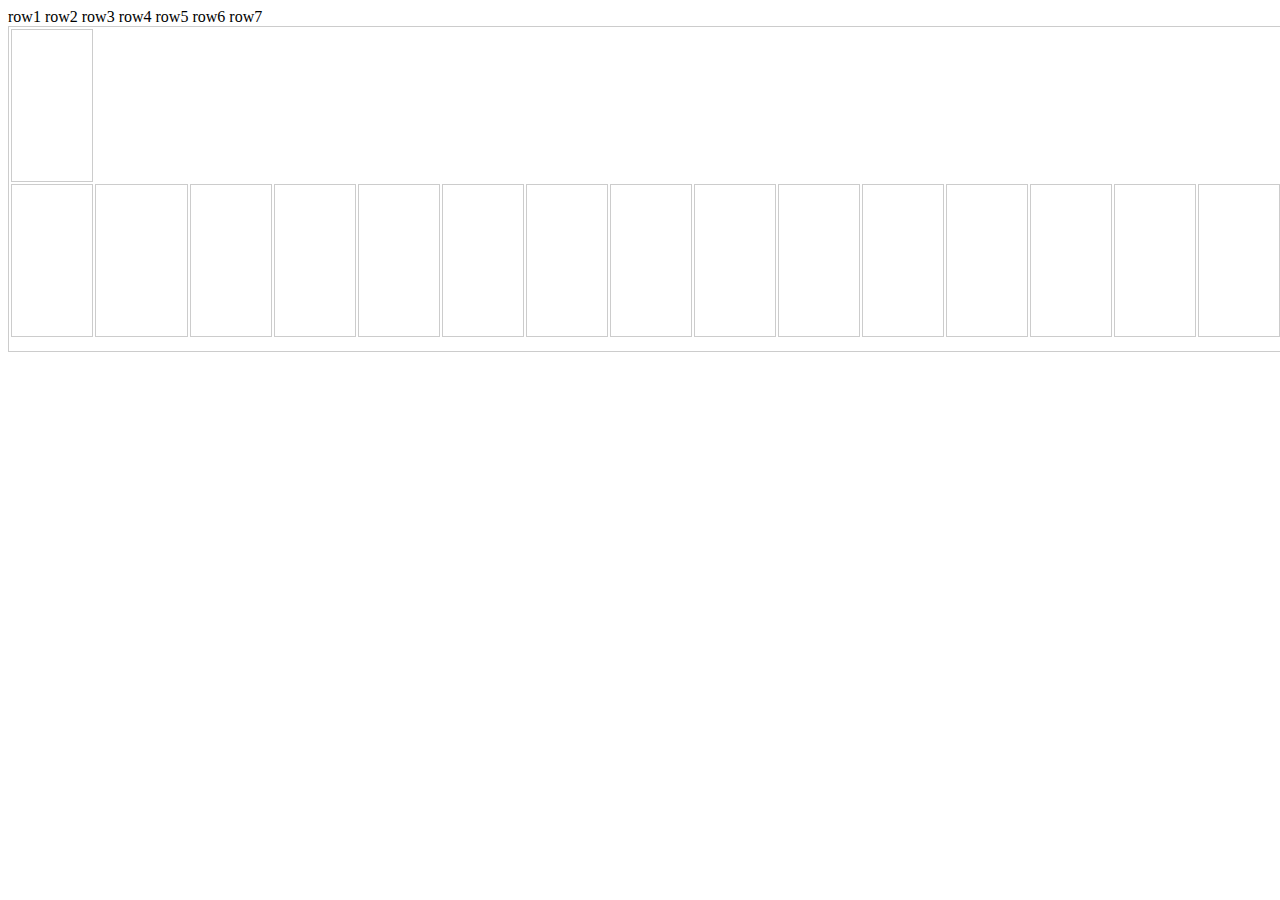
==== day00/ex01/mendeleiev.html @ 4f6eb0dc "Added excercises" ====
<!DOCTYPE html>
<!--
    HTML: H(H(S)BS) <html> (<head <style> > <body> <script>)

    
    /////////////////////////////////////////////////////////////
    FLEBOXES
    .container {
        PROPERTIES
        display: flex;
        flex-direction: row | row-reverse | column | column-reverse;
        flex-wrap: nowrap | wrap | wrap-reverse;
        flex-basis: <length>
        flex-flow: <‘flex-direction’> || <‘flex-wrap’>
        justify-content: flex-start | flex-end | center | space-between | space-around | space-evenly;
        align-items: flex-start | flex-end | center | baseline | stretch;
        }

    ////////////////////////////////////////////////////////////////
        DISPLAY:
        FLEX_DIRECTION: 
            rows or columns. left-right , right-left, up-downm, down-up
        FLEX_BASIS:
            width. 
        JUSTIFY_CONTENT: 
            for horizontal/main alignment
        ALIGN_SELF: 
            override. for horizontal/main alignment of individual items. 
        ALIGN_ITEMS: 
            for vertical/cross alignment
        ALIGN_ITEMS: 
            for vertical/cross alignment
        FLEX_WRAP: 
            nowrap (default): all flex items will be on one line
            wrap: flex items will wrap onto multiple lines, from top to bottom.
            wrap-reverse: flex items will wrap onto multiple lines from bottom to top.
-->


<html>
    <head>
        <title>Mendeleïev</title>
        <link href='https://fonts.googleapis.com/css?family=Sofia' rel='stylesheet'>
        <link rel="stylesheet" href="https://cdnjs.cloudflare.com/ajax/libs/font-awesome/4.7.0/css/font-awesome.min.css">
        <style>
            .body {
            }
            .h2 { 
                color: white; 
                display : flex;
                font-weight: 100;
                justify-content: center;
            }
            [class*="table-"]{
                border : 1px #ccc solid;
                
            }
            .weight{
                color: white; 
                font-size: 15px;
                display: flex;
                justify-content: flex-end;
            }
            .number{
                color: white; 
                font-size: 15px;
                justify-content: flex-start;
            }
            [class*="td-"]{
                border : 1px #ccc solid;
                min-width: 60px;
                max-height: 100px;
                padding: 10px;
            }
            td-alkalimetal{
                background-color: hotpink;
            }	
            td-alkaliearthmetal{
                background-color: cornsilk;
            }
            td-lanthinide{
                background-color: lightpink;
            }
            td-actinide{
                
            }
            td-tansitionmetal{
                background-color: lightgray;
            }
            td-posttransitionmetal{
                background-color: gold;
            }
            td-reactivenonmetal{
                background-color: lightgoldenrodyellow;
            }
            }
            td-noblegas{
                background-color: lightblue;
            }
            Alkaline earth metal	Lan­thanide	Actinide	Transition metal	Post-​transition metal	Reactive nonmetal	Noble gas

        </style>
    </head>
    <body class="body" background="https://cdn-images-1.medium.com/max/2000/1*QS59aHuIEgJoIogixOJ32w.jpeg">
        <div>
            
            <table class="table-1">
            <tr>
                row1
                
                <td class="td-reactivenonmetal "><p class="weight">1.008</p><h2 class="h2">H</h2><p class="number">1</p></td>

                <td colspan="16"></td>
                <td class="td-reactivenonmetal "><p class="weight">4.0026022</p><h2 class="h2">He</h2><p class="number">2</p></td>
                
            </tr>
                <td class="td-reactivenonmetal "><p class="weight">6.94</p><h2 class="h2">Li</h2><p class="number">3</p></td>
                <td class="td-reactivenonmetal "><p class="weight">9.01218315</p><h2 class="h2">Be</h2><p class="number">4</p></td>
                <td class="td-reactivenonmetal "><p class="weight">1.008</p><h2 class="h2">H</h2><p class="number">1</p></td>
                <td class="td-reactivenonmetal "><p class="weight">1.008</p><h2 class="h2">H</h2><p class="number">1</p></td>
                <td class="td-reactivenonmetal "><p class="weight">1.008</p><h2 class="h2">H</h2><p class="number">1</p></td>
                <td class="td-reactivenonmetal "><p class="weight">1.008</p><h2 class="h2">H</h2><p class="number">1</p></td>
                <td class="td-reactivenonmetal "><p class="weight">1.008</p><h2 class="h2">H</h2><p class="number">1</p></td>
                <td class="td-reactivenonmetal "><p class="weight">1.008</p><h2 class="h2">H</h2><p class="number">1</p></td>
                <td class="td-reactivenonmetal "><p class="weight">1.008</p><h2 class="h2">H</h2><p class="number">1</p></td>
                <td class="td-reactivenonmetal "><p class="weight">1.008</p><h2 class="h2">H</h2><p class="number">1</p></td>
                <td class="td-reactivenonmetal "><p class="weight">1.008</p><h2 class="h2">H</h2><p class="number">1</p></td>
                <td class="td-reactivenonmetal "><p class="weight">1.008</p><h2 class="h2">H</h2><p class="number">1</p></td>
                <td class="td-reactivenonmetal "><p class="weight">1.008</p><h2 class="h2">H</h2><p class="number">1</p></td>
                <td class="td-reactivenonmetal "><p class="weight">1.008</p><h2 class="h2">H</h2><p class="number">1</p></td>
                <td class="td-reactivenonmetal "><p class="weight">1.008</p><h2 class="h2">H</h2><p class="number">1</p></td>
                <td class="td-reactivenonmetal "><p class="weight">1.008</p><h2 class="h2">H</h2><p class="number">1</p></td>
                <td class="td-reactivenonmetal "><p class="weight">1.008</p><h2 class="h2">H</h2><p class="number">1</p></td>
                <td class="td-reactivenonmetal "><p class="weight">1.008</p><h2 class="h2">H</h2><p class="number">1</p></td>
            <tr>
                row2
            </tr>
            <tr>
                row3
            </tr>
            <tr>
                row4
            </tr>
            <tr>
                row5
            </tr>
            <tr>
                row6
            </tr>
            <tr>
                row7
            </tr>
            </table>
                


        </div>
    
    </body>

</html>
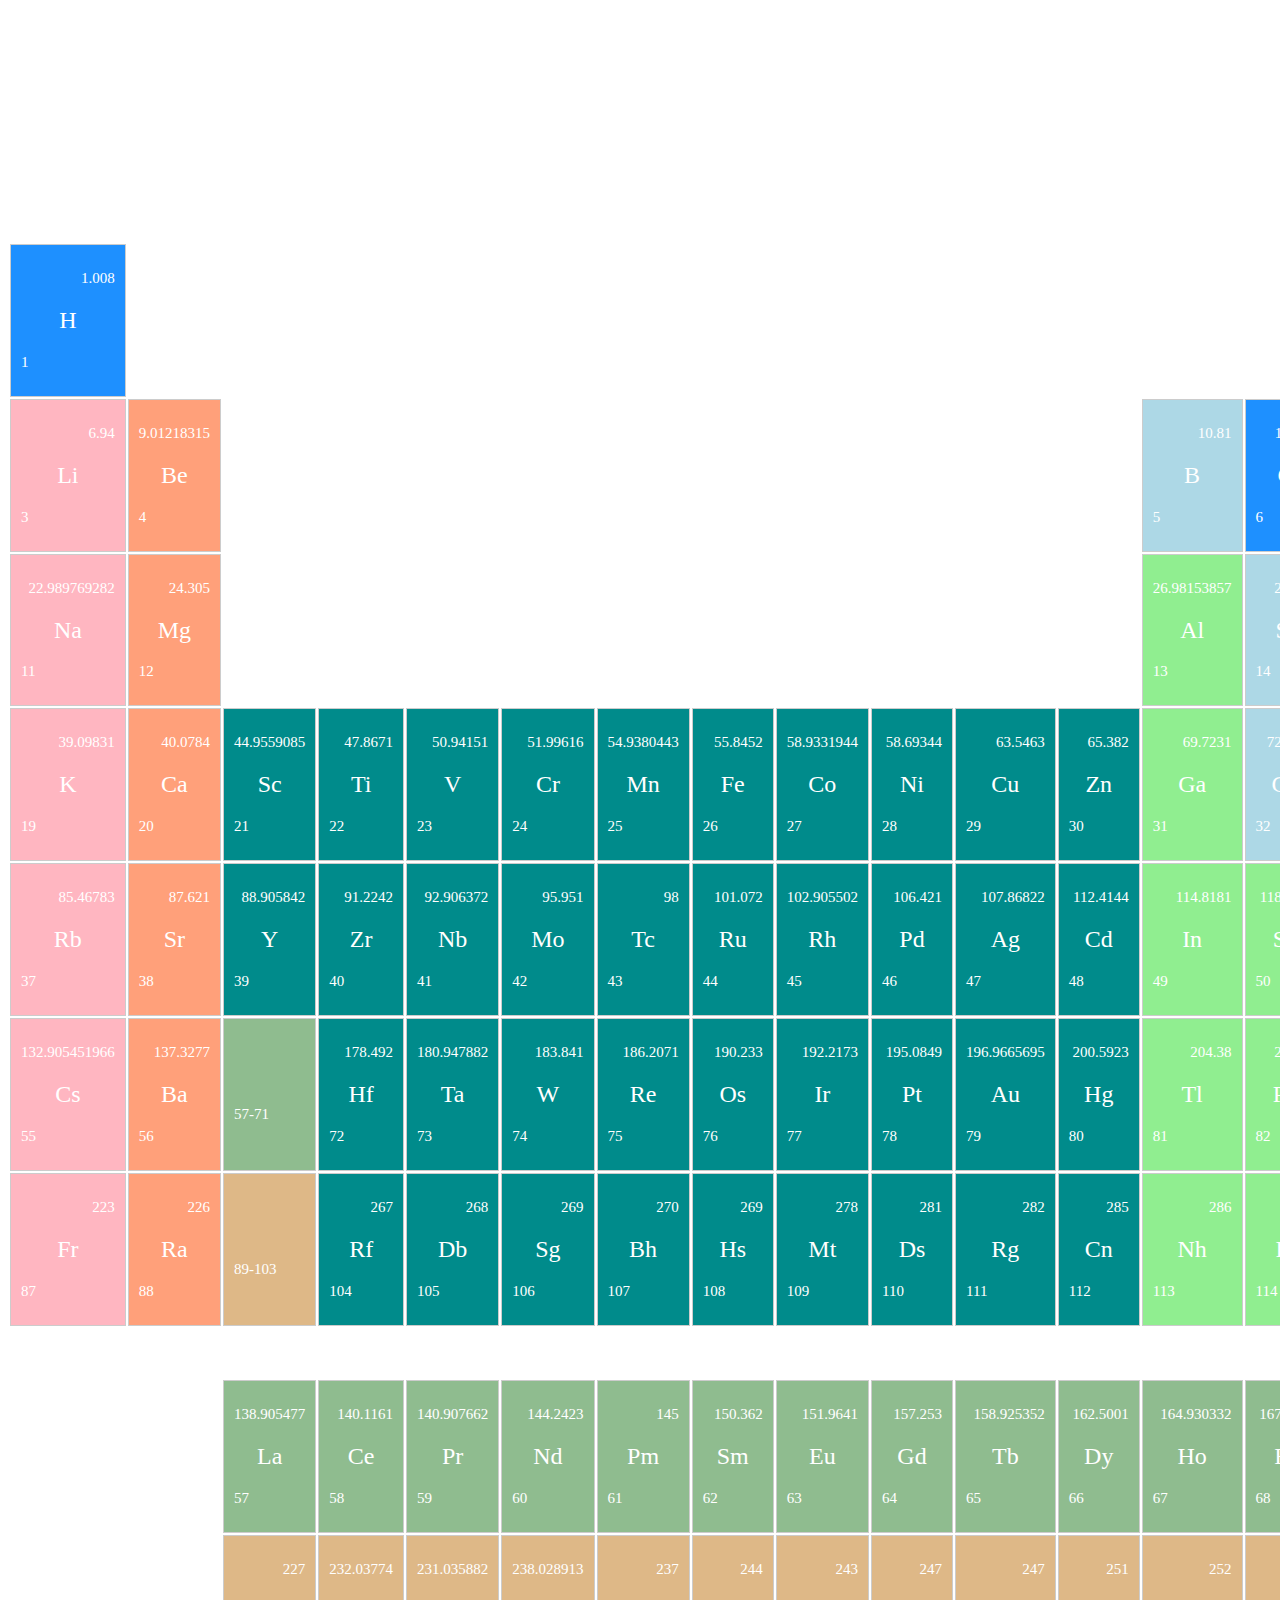
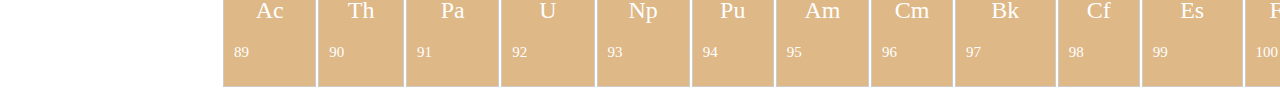
==== commit 9462fe8a: "finished ex00 and ex01" ====
--- a/day00/ex01/mendeleiev.html
+++ b/day00/ex01/mendeleiev.html
@@ -42,8 +42,15 @@
         <title>Mendeleïev</title>
         <link href='https://fonts.googleapis.com/css?family=Sofia' rel='stylesheet'>
         <link rel="stylesheet" href="https://cdnjs.cloudflare.com/ajax/libs/font-awesome/4.7.0/css/font-awesome.min.css">
+       
         <style>
             .body {
+            }
+            h1{
+                color: white;
+                height: 100px;
+                display : flex;
+                font-size: 100px;
             }
             .h2 { 
                 color: white; 
@@ -52,7 +59,7 @@
                 justify-content: center;
             }
             [class*="table-"]{
-                border : 1px #ccc solid;
+                
                 
             }
             .weight{
@@ -71,91 +78,206 @@
                 min-width: 60px;
                 max-height: 100px;
                 padding: 10px;
-            }
-            td-alkalimetal{
-                background-color: hotpink;
+                
+            }
+            .td-basicmetal{
+                background-color: lightgreen;
             }	
-            td-alkaliearthmetal{
-                background-color: cornsilk;
-            }
-            td-lanthinide{
+            .td-alkalimetal{
                 background-color: lightpink;
-            }
-            td-actinide{
-                
-            }
-            td-tansitionmetal{
-                background-color: lightgray;
-            }
-            td-posttransitionmetal{
-                background-color: gold;
-            }
-            td-reactivenonmetal{
-                background-color: lightgoldenrodyellow;
-            }
-            }
-            td-noblegas{
-                background-color: lightblue;
-            }
-            Alkaline earth metal	Lan­thanide	Actinide	Transition metal	Post-​transition metal	Reactive nonmetal	Noble gas
-
+            }	
+            .td-alkaliearthmetal{
+                background-color: lightsalmon;
+            }
+            .td-lanthinide{
+                background-color: darkseagreen;
+            }
+            .td-actinide{
+                background-color: burlywood;
+            }
+            .td-halogen{
+                 background-color: plum;
+            }
+            .td-metaloid{
+                 background-color: lightblue;
+            }
+            .td-tansitionmetal{
+                background-color: darkcyan;
+            }
+            .td-reactivenonmetal{
+                background-color: dodgerblue;
+            }
+            .td-noblegas{
+                background-color: mediumpurple;
+            }
+            .blank_row{
+                height: 50px !important; /* overwrites any other rules */
+            }
         </style>
+        
     </head>
-    <body class="body" background="https://cdn-images-1.medium.com/max/2000/1*QS59aHuIEgJoIogixOJ32w.jpeg">
+     <body class="body" background="https://cdn-images-1.medium.com/max/2000/1*QS59aHuIEgJoIogixOJ32w.jpeg">
+        <div class="h2"> <h1> Mendeleïev's Table </h1></div>
         <div>
             
             <table class="table-1">
             <tr>
-                row1
-                
-                <td class="td-reactivenonmetal "><p class="weight">1.008</p><h2 class="h2">H</h2><p class="number">1</p></td>
+                <td class="td-reactivenonmetal"><p class="weight">1.008</p><h2 class="h2">H</h2><p class="number">1</p></td>
 
                 <td colspan="16"></td>
-                <td class="td-reactivenonmetal "><p class="weight">4.0026022</p><h2 class="h2">He</h2><p class="number">2</p></td>
-                
-            </tr>
-                <td class="td-reactivenonmetal "><p class="weight">6.94</p><h2 class="h2">Li</h2><p class="number">3</p></td>
-                <td class="td-reactivenonmetal "><p class="weight">9.01218315</p><h2 class="h2">Be</h2><p class="number">4</p></td>
-                <td class="td-reactivenonmetal "><p class="weight">1.008</p><h2 class="h2">H</h2><p class="number">1</p></td>
-                <td class="td-reactivenonmetal "><p class="weight">1.008</p><h2 class="h2">H</h2><p class="number">1</p></td>
-                <td class="td-reactivenonmetal "><p class="weight">1.008</p><h2 class="h2">H</h2><p class="number">1</p></td>
-                <td class="td-reactivenonmetal "><p class="weight">1.008</p><h2 class="h2">H</h2><p class="number">1</p></td>
-                <td class="td-reactivenonmetal "><p class="weight">1.008</p><h2 class="h2">H</h2><p class="number">1</p></td>
-                <td class="td-reactivenonmetal "><p class="weight">1.008</p><h2 class="h2">H</h2><p class="number">1</p></td>
-                <td class="td-reactivenonmetal "><p class="weight">1.008</p><h2 class="h2">H</h2><p class="number">1</p></td>
-                <td class="td-reactivenonmetal "><p class="weight">1.008</p><h2 class="h2">H</h2><p class="number">1</p></td>
-                <td class="td-reactivenonmetal "><p class="weight">1.008</p><h2 class="h2">H</h2><p class="number">1</p></td>
-                <td class="td-reactivenonmetal "><p class="weight">1.008</p><h2 class="h2">H</h2><p class="number">1</p></td>
-                <td class="td-reactivenonmetal "><p class="weight">1.008</p><h2 class="h2">H</h2><p class="number">1</p></td>
-                <td class="td-reactivenonmetal "><p class="weight">1.008</p><h2 class="h2">H</h2><p class="number">1</p></td>
-                <td class="td-reactivenonmetal "><p class="weight">1.008</p><h2 class="h2">H</h2><p class="number">1</p></td>
-                <td class="td-reactivenonmetal "><p class="weight">1.008</p><h2 class="h2">H</h2><p class="number">1</p></td>
-                <td class="td-reactivenonmetal "><p class="weight">1.008</p><h2 class="h2">H</h2><p class="number">1</p></td>
-                <td class="td-reactivenonmetal "><p class="weight">1.008</p><h2 class="h2">H</h2><p class="number">1</p></td>
-            <tr>
-                row2
-            </tr>
-            <tr>
-                row3
-            </tr>
-            <tr>
-                row4
-            </tr>
-            <tr>
-                row5
-            </tr>
-            <tr>
-                row6
-            </tr>
-            <tr>
-                row7
+                <td class="td-noblegas"><p class="weight">4.0026022</p><h2 class="h2">He</h2><p class="number">2</p></td>
+                
+            </tr>
+                <td class="td-alkalimetal"><p class="weight">6.94</p><h2 class="h2">Li</h2><p class="number">3</p></td>
+                <td class="td-alkaliearthmetal"><p class="weight">9.01218315</p><h2 class="h2">Be</h2><p class="number">4</p></td>
+                <td colspan="10"></td>
+
+                <td class="td-metaloid"><p class="weight">10.81</p><h2 class="h2" >B</h2><p class="number">5</p></td>
+                <td  class="td-reactivenonmetal"><p class="weight">12.011</p><h2 class="h2" >C</h2><p class="number">6</p></td>
+                <td class="td-reactivenonmetal"><p class="weight">14.007</p><h2 class="h2" >N</h2><p class="number">7</p></td>
+                <td class="td-reactivenonmetal"><p class="weight">15.999</p><h2 class="h2" >O</h2><p class="number">8</p></td>
+                <td class="td-halogen"><p class="weight">18.9984031636</p><h2 class="h2" >F</h2><p class="number">9</p></td>
+                <td class="td-noblegas"><p class="weight">20.17976</p><h2 class="h2" >Ne</h2><p class="number">10</p></td>
+            <tr>
+                <td class="td-alkalimetal"><p class="weight">22.989769282</p><h2 class="h2" >Na</h2><p class="number">11</p></td>
+                <td class="td-alkaliearthmetal"><p class="weight">24.305</p><h2 class="h2" >Mg</h2><p class="number">12</p></td>
+                <td colspan="10"></td>
+
+<td class="td-basicmetal"><p class="weight">26.98153857</p><h2 class="h2" >Al</h2><p class="number">13</p></td>
+<td class="td-metaloid"><p class="weight">28.085</p><h2 class="h2" >Si</h2><p class="number">14</p></td>
+<td class="td-reactivenonmetal"><p class="weight">30.9737619985</p><h2 class="h2" >P</h2><p class="number">15</p></td>
+<td class="td-reactivenonmetal"><p class="weight">32.06</p><h2 class="h2" >S</h2><p class="number">16</p></td>
+<td class="td-halogen"><p class="weight">35.45</p><h2 class="h2" >Cl</h2><p class="number">17</p></td>
+<td class="td-noblegas"><p class="weight">39.9481</p><h2 class="h2" >Ar</h2><p class="number">18</p></td>
+            </tr>
+            <tr>
+            
+<td class="td-alkalimetal"><p class="weight">39.09831</p><h2 class="h2" >K</h2><p class="number">19</p></td>
+<td class="td-alkaliearthmetal"><p class="weight">40.0784</p><h2 class="h2" >Ca</h2><p class="number">20</p></td>
+<td class="td-tansitionmetal"><p class="weight">44.9559085</p><h2 class="h2" >Sc</h2><p class="number">21</p></td>
+<td class="td-tansitionmetal"><p class="weight">47.8671</p><h2 class="h2" >Ti</h2><p class="number">22</p></td>
+<td class="td-tansitionmetal"><p class="weight">50.94151</p><h2 class="h2" >V</h2><p class="number">23</p></td>
+<td class="td-tansitionmetal"><p class="weight">51.99616</p><h2 class="h2" >Cr</h2><p class="number">24</p></td>
+<td class="td-tansitionmetal"><p class="weight">54.9380443</p><h2 class="h2" >Mn</h2><p class="number">25</p></td>
+<td class="td-tansitionmetal"><p class="weight">55.8452</p><h2 class="h2" >Fe</h2><p class="number">26</p></td>
+<td class="td-tansitionmetal"><p class="weight">58.9331944</p><h2 class="h2" >Co</h2><p class="number">27</p></td>
+<td class="td-tansitionmetal"><p class="weight">58.69344</p><h2 class="h2" >Ni</h2><p class="number">28</p></td>
+<td class="td-tansitionmetal"><p class="weight">63.5463</p><h2 class="h2" >Cu</h2><p class="number">29</p></td>
+<td class="td-tansitionmetal"><p class="weight">65.382</p><h2 class="h2" >Zn</h2><p class="number">30</p></td>
+<td class="td-basicmetal"><p class="weight">69.7231</p><h2 class="h2" >Ga</h2><p class="number">31</p></td>
+<td class="td-metaloid"><p class="weight">72.6308</p><h2 class="h2" >Ge</h2><p class="number">32</p></td>
+<td class="td-metaloid"><p class="weight">74.9215956</p><h2 class="h2" >As</h2><p class="number">33</p></td>
+<td class="td-reactivenonmetal"><p class="weight">78.9718</p><h2 class="h2" >Se</h2><p class="number">34</p></td>
+<td class="td-halogen"><p class="weight">79.904</p><h2 class="h2" >Br</h2><p class="number">35</p></td>
+<td class="td-noblegas"><p class="weight">83.7982</p><h2 class="h2" >Kr</h2><p class="number">36</p></td>
+            </tr>
+            <tr>
+<td class="td-alkalimetal"><p class="weight">85.46783</p><h2 class="h2" >Rb</h2><p class="number">37</p></td>
+<td class="td-alkaliearthmetal"><p class="weight">87.621</p><h2 class="h2" >Sr</h2><p class="number">38</p></td>
+<td class="td-tansitionmetal"><p class="weight">88.905842</p><h2 class="h2" >Y</h2><p class="number">39</p></td>
+<td class="td-tansitionmetal"><p class="weight">91.2242</p><h2 class="h2" >Zr</h2><p class="number">40</p></td>
+<td class="td-tansitionmetal"><p class="weight">92.906372</p><h2 class="h2" >Nb</h2><p class="number">41</p></td>
+<td class="td-tansitionmetal"><p class="weight">95.951</p><h2 class="h2" >Mo</h2><p class="number">42</p></td>
+<td class="td-tansitionmetal"><p class="weight">98</p><h2 class="h2" >Tc</h2><p class="number">43</p></td>
+<td class="td-tansitionmetal"><p class="weight">101.072</p><h2 class="h2" >Ru</h2><p class="number">44</p></td>
+<td class="td-tansitionmetal"><p class="weight">102.905502</p><h2 class="h2" >Rh</h2><p class="number">45</p></td>
+<td class="td-tansitionmetal"><p class="weight">106.421</p><h2 class="h2" >Pd</h2><p class="number">46</p></td>
+<td class="td-tansitionmetal"><p class="weight">107.86822</p><h2 class="h2" >Ag</h2><p class="number">47</p></td>
+<td class="td-tansitionmetal"><p class="weight">112.4144</p><h2 class="h2" >Cd</h2><p class="number">48</p></td>
+<td class="td-basicmetal"><p class="weight">114.8181</p><h2 class="h2" >In</h2><p class="number">49</p></td>
+<td class="td-basicmetal"><p class="weight">118.7107</p><h2 class="h2" >Sn</h2><p class="number">50</p></td>
+<td class="td-metaloid"><p class="weight">121.7601</p><h2 class="h2" >Sb</h2><p class="number">51</p></td>
+<td class="td-metaloid"><p class="weight">127.603</p><h2 class="h2" >Te</h2><p class="number">52</p></td>
+<td class="td-halogen"><p class="weight">126.904473</p><h2 class="h2" >I</h2><p class="number">53</p></td>
+<td class="td-noblegas"><p class="weight">131.2936</p><h2 class="h2" >Xe</h2><p class="number">54</p></td>
+            </tr>
+            <tr>
+<td class="td-alkalimetal"><p class="weight">132.905451966</p><h2 class="h2" >Cs</h2><p class="number">55</p></td>
+<td class="td-alkaliearthmetal"><p class="weight">137.3277</p><h2 class="h2" >Ba</h2><p class="number">56</p></td>
+                <td class="td-lanthinide"><p class="weight"></p><h2 class="h2"></h2><p class="number">57-71</p></td>
+<td class="td-tansitionmetal"><p class="weight">178.492</p><h2 class="h2" >Hf</h2><p class="number">72</p></td>
+<td class="td-tansitionmetal"><p class="weight">180.947882</p><h2 class="h2" >Ta</h2><p class="number">73</p></td>
+<td class="td-tansitionmetal"><p class="weight">183.841</p><h2 class="h2" >W</h2><p class="number">74</p></td>
+<td class="td-tansitionmetal"><p class="weight">186.2071</p><h2 class="h2" >Re</h2><p class="number">75</p></td>
+<td class="td-tansitionmetal"><p class="weight">190.233</p><h2 class="h2" >Os</h2><p class="number">76</p></td>
+<td class="td-tansitionmetal"><p class="weight">192.2173</p><h2 class="h2" >Ir</h2><p class="number">77</p></td>
+<td class="td-tansitionmetal"><p class="weight">195.0849</p><h2 class="h2" >Pt</h2><p class="number">78</p></td>
+<td class="td-tansitionmetal"><p class="weight">196.9665695</p><h2 class="h2" >Au</h2><p class="number">79</p></td>
+<td class="td-tansitionmetal"><p class="weight">200.5923</p><h2 class="h2" >Hg</h2><p class="number">80</p></td>
+<td class="td-basicmetal"><p class="weight">204.38</p><h2 class="h2" >Tl</h2><p class="number">81</p></td>
+<td class="td-basicmetal"><p class="weight">207.21</p><h2 class="h2" >Pb</h2><p class="number">82</p></td>
+<td class="td-basicmetal"><p class="weight">208.980401</p><h2 class="h2" >Bi</h2><p class="number">83</p></td>
+<td class="td-metaloid"><p class="weight">209</p><h2 class="h2" >Po</h2><p class="number">84</p></td>
+<td class="td-halogen"><p class="weight">210</p><h2 class="h2" >At</h2><p class="number">85</p></td>
+<td class="td-noblegas"><p class="weight">222</p><h2 class="h2" >Rn</h2><p class="number">86</p></td>
+            </tr>
+            <tr>
+                <td class="td-alkalimetal"><p class="weight">223</p><h2 class="h2" >Fr</h2><p class="number">87</p></td>
+<td class="td-alkaliearthmetal"><p class="weight">226</p><h2 class="h2" >Ra</h2><p class="number">88</p></td>
+                <td class="td-actinide"><p class="weight"></p><h2 class="h2"></h2><p class="number">89-103</p></td>
+<td class="td-tansitionmetal"><p class="weight">267</p><h2 class="h2" >Rf</h2><p class="number">104</p></td>
+<td class="td-tansitionmetal"><p class="weight">268</p><h2 class="h2" >Db</h2><p class="number">105</p></td>
+<td class="td-tansitionmetal"><p class="weight">269</p><h2 class="h2" >Sg</h2><p class="number">106</p></td>
+<td class="td-tansitionmetal"><p class="weight">270</p><h2 class="h2" >Bh</h2><p class="number">107</p></td>
+<td class="td-tansitionmetal"><p class="weight">269</p><h2 class="h2" >Hs</h2><p class="number">108</p></td>
+<td class="td-tansitionmetal"><p class="weight">278</p><h2 class="h2" >Mt</h2><p class="number">109</p></td>
+<td class="td-tansitionmetal"><p class="weight">281</p><h2 class="h2" >Ds</h2><p class="number">110</p></td>
+<td class="td-tansitionmetal"><p class="weight">282</p><h2 class="h2" >Rg</h2><p class="number">111</p></td>
+<td class="td-tansitionmetal"><p class="weight">285</p><h2 class="h2" >Cn</h2><p class="number">112</p></td>
+<td class="td-basicmetal"><p class="weight">286</p><h2 class="h2" >Nh</h2><p class="number">113</p></td>
+<td class="td-basicmetal"><p class="weight">289</p><h2 class="h2" >Fl</h2><p class="number">114</p></td>
+<td class="td-basicmetal"><p class="weight">289</p><h2 class="h2" >Mc</h2><p class="number">115</p></td>
+<td class="td-basicmetal"><p class="weight">293</p><h2 class="h2" >Lv</h2><p class="number">116</p></td>
+<td class="td-halogen"><p class="weight">294</p><h2 class="h2" >Ts</h2><p class="number">117</p></td>
+<td class="td-noblegas"><p class="weight">294</p><h2 class="h2" >Og</h2><p class="number">118</p></td>
+            </tr>
+                <tr class="blank_row">
+                    <td colspan="18"></td>
+                </tr>
+                
+            <tr>
+                <td colspan="2"></td>
+<td class="td-lanthinide"><p class="weight">138.905477</p><h2 class="h2" >La</h2><p class="number">57</p></td>
+<td class="td-lanthinide"><p class="weight">140.1161</p><h2 class="h2" >Ce</h2><p class="number">58</p></td>
+<td class="td-lanthinide"><p class="weight">140.907662</p><h2 class="h2" >Pr</h2><p class="number">59</p></td>
+<td class="td-lanthinide"><p class="weight">144.2423</p><h2 class="h2" >Nd</h2><p class="number">60</p></td>
+<td class="td-lanthinide"><p class="weight">145</p><h2 class="h2" >Pm</h2><p class="number">61</p></td>
+<td class="td-lanthinide"><p class="weight">150.362</p><h2 class="h2" >Sm</h2><p class="number">62</p></td>
+<td class="td-lanthinide"><p class="weight">151.9641</p><h2 class="h2" >Eu</h2><p class="number">63</p></td>
+<td class="td-lanthinide"><p class="weight">157.253</p><h2 class="h2" >Gd</h2><p class="number">64</p></td>
+<td class="td-lanthinide"><p class="weight">158.925352</p><h2 class="h2" >Tb</h2><p class="number">65</p></td>
+<td class="td-lanthinide"><p class="weight">162.5001</p><h2 class="h2" >Dy</h2><p class="number">66</p></td>
+<td class="td-lanthinide"><p class="weight">164.930332</p><h2 class="h2" >Ho</h2><p class="number">67</p></td>
+<td class="td-lanthinide"><p class="weight">167.2593</p><h2 class="h2" >Er</h2><p class="number">68</p></td>
+<td class="td-lanthinide"><p class="weight">168.934222</p><h2 class="h2" >Tm</h2><p class="number">69</p></td>
+<td class="td-lanthinide"><p class="weight">173.0451</p><h2 class="h2" >Yb</h2><p class="number">70</p></td>
+<td class="td-lanthinide"><p class="weight">174.96681</p><h2 class="h2" >Lu</h2><p class="number">71</p></td>
+                <td colspan="1"></td>
+            </tr>
+            <tr>
+                <td colspan="2"></td>
+<td class="td-actinide"><p class="weight">227</p><h2 class="h2" >Ac</h2><p class="number">89</p></td>
+<td class="td-actinide"><p class="weight">232.03774</p><h2 class="h2" >Th</h2><p class="number">90</p></td>
+<td class="td-actinide"><p class="weight">231.035882</p><h2 class="h2" >Pa</h2><p class="number">91</p></td>
+<td class="td-actinide"><p class="weight">238.028913</p><h2 class="h2" >U</h2><p class="number">92</p></td>
+<td class="td-actinide"><p class="weight">237</p><h2 class="h2" >Np</h2><p class="number">93</p></td>
+<td class="td-actinide"><p class="weight">244</p><h2 class="h2" >Pu</h2><p class="number">94</p></td>
+<td class="td-actinide"><p class="weight">243</p><h2 class="h2" >Am</h2><p class="number">95</p></td>
+<td class="td-actinide"><p class="weight">247</p><h2 class="h2" >Cm</h2><p class="number">96</p></td>
+<td class="td-actinide"><p class="weight">247</p><h2 class="h2" >Bk</h2><p class="number">97</p></td>
+<td class="td-actinide"><p class="weight">251</p><h2 class="h2" >Cf</h2><p class="number">98</p></td>
+<td class="td-actinide"><p class="weight">252</p><h2 class="h2" >Es</h2><p class="number">99</p></td>
+<td class="td-actinide"><p class="weight">257</p><h2 class="h2" >Fm</h2><p class="number">100</p></td>
+<td class="td-actinide"><p class="weight">258</p><h2 class="h2" >Md</h2><p class="number">101</p></td>
+<td class="td-actinide"><p class="weight">259</p><h2 class="h2" >No</h2><p class="number">102</p></td>
+<td class="td-actinide"><p class="weight">266</p><h2 class="h2" >Lr</h2><p class="number">103</p></td>
+                <td colspan="1"></td>
             </tr>
             </table>
                 
 
 
         </div>
-    
     </body>
 
 </html>
